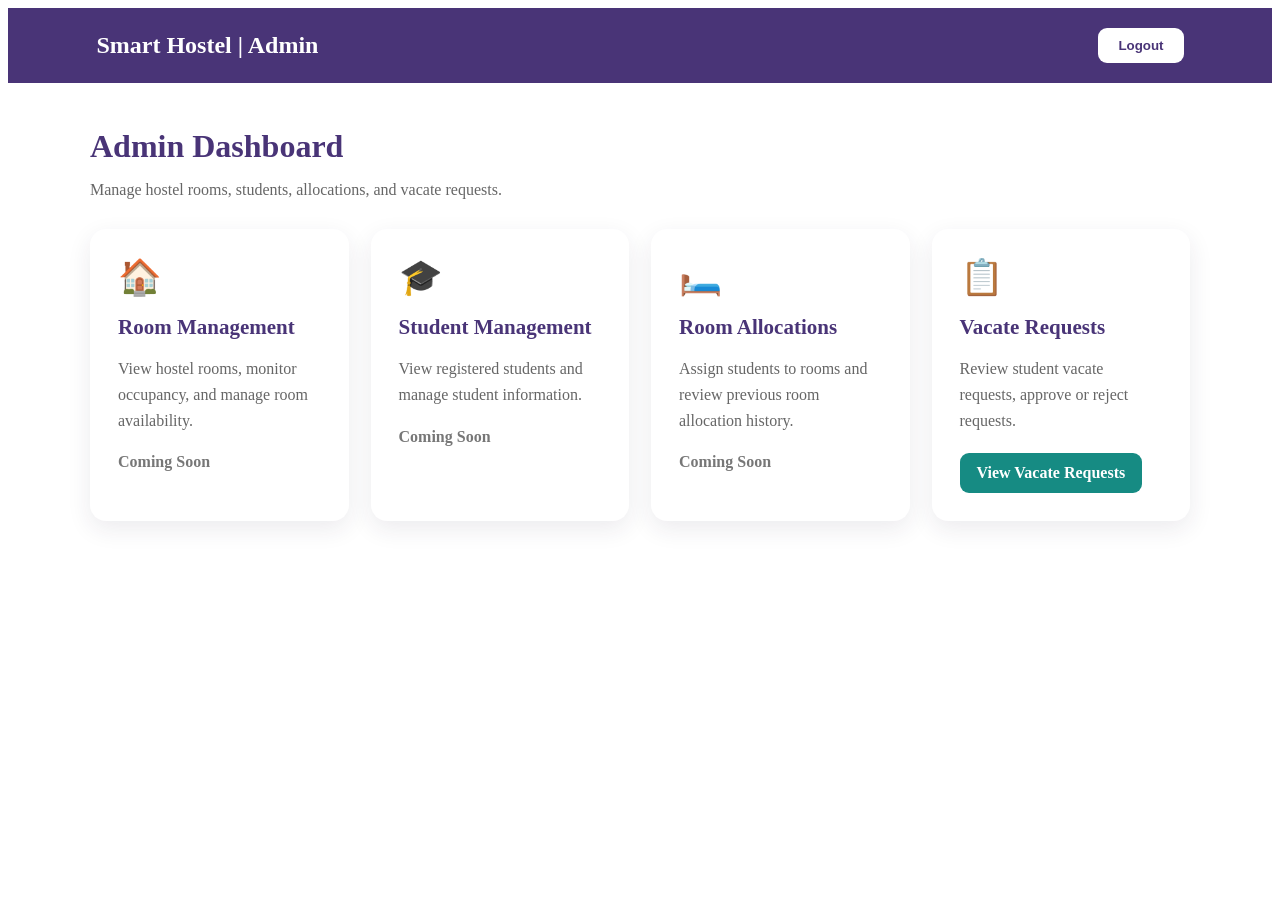
==== src/main/resources/templates/admin-dashboard.html @ 650d7268 "Add admin authentication and vacate request management" ====
<!DOCTYPE html>
<html lang="en">
<head>
    <meta charset="UTF-8">
    <meta name="viewport" content="width=device-width, initial-scale=1.0">
    <title>Admin Dashboard | Smart Hostel</title>
    <link rel="stylesheet" href="/css/style.css">

    <style>
        .admin-nav {
            background: #493477;
            padding: 20px 7%;
            display: flex;
            justify-content: space-between;
            align-items: center;
            gap: 20px;
            flex-wrap: wrap;
        }

        .admin-nav h2 {
            color: white;
            margin: 0;
        }

        .admin-logout {
            background: #ffffff;
            color: #493477;
            border: none;
            padding: 10px 20px;
            border-radius: 9px;
            font-weight: 600;
            cursor: pointer;
        }

        .admin-container {
            max-width: 1100px;
            margin: 45px auto;
            padding: 0 20px;
        }

        .admin-heading {
            margin-bottom: 30px;
        }

        .admin-heading h1 {
            color: #493477;
            margin-bottom: 10px;
        }

        .admin-heading p {
            color: #666;
        }

        .admin-grid {
            display: grid;
            grid-template-columns: repeat(
                auto-fit,
                minmax(240px, 1fr)
            );
            gap: 22px;
        }

        .admin-card {
            background: white;
            border-radius: 16px;
            padding: 28px;
            box-shadow: 0 8px 25px rgba(40, 30, 70, 0.09);
        }

        .admin-card-icon {
            font-size: 35px;
            margin-bottom: 15px;
        }

        .admin-card h2 {
            color: #493477;
            font-size: 21px;
            margin-bottom: 12px;
        }

        .admin-card p {
            color: #666;
            line-height: 1.6;
            margin-bottom: 20px;
        }

        .admin-card-link {
            display: inline-block;
            padding: 11px 17px;
            background: #168b83;
            color: white;
            text-decoration: none;
            border-radius: 9px;
            font-weight: 600;
        }

        .admin-coming-soon {
            color: #777;
            font-weight: 600;
        }
    </style>
</head>

<body>

<nav class="admin-nav">
    <h2>Smart Hostel | Admin</h2>

    <button class="admin-logout" id="adminLogoutButton">
        Logout
    </button>
</nav>

<main class="admin-container">

    <div class="admin-heading">
        <h1>Admin Dashboard</h1>
        <p>
            Manage hostel rooms, students, allocations,
            and vacate requests.
        </p>
    </div>

    <div class="admin-grid">

        <article class="admin-card">
            <div class="admin-card-icon">🏠</div>
            <h2>Room Management</h2>
            <p>
                View hostel rooms, monitor occupancy,
                and manage room availability.
            </p>
            <span class="admin-coming-soon">
                Coming Soon
            </span>
        </article>

        <article class="admin-card">
            <div class="admin-card-icon">🎓</div>
            <h2>Student Management</h2>
            <p>
                View registered students and manage
                student information.
            </p>
            <span class="admin-coming-soon">
                Coming Soon
            </span>
        </article>

        <article class="admin-card">
            <div class="admin-card-icon">🛏️</div>
            <h2>Room Allocations</h2>
            <p>
                Assign students to rooms and review
                previous room allocation history.
            </p>
            <span class="admin-coming-soon">
                Coming Soon
            </span>
        </article>

        <article class="admin-card">
            <div class="admin-card-icon">📋</div>
            <h2>Vacate Requests</h2>
            <p>
                Review student vacate requests,
                approve or reject requests.
            </p>

            <a href="/admin/vacate-requests" class="admin-card-link">
                View Vacate Requests
            </a>

        </article>

    </div>

</main>

<script>
    const logoutButton = document.getElementById(
        "adminLogoutButton"
    );

    logoutButton.addEventListener("click", async function () {
        logoutButton.disabled = true;

        try {
            const response = await fetch("/api/admin-auth/logout", {
                method: "POST"
            });

            if (!response.ok) {
                throw new Error("Logout failed.");
            }

            window.location.href = "/admin/login";

        } catch (error) {
            alert("Unable to log out. Please try again.");
            logoutButton.disabled = false;
        }
    });
</script>

</body>
</html>
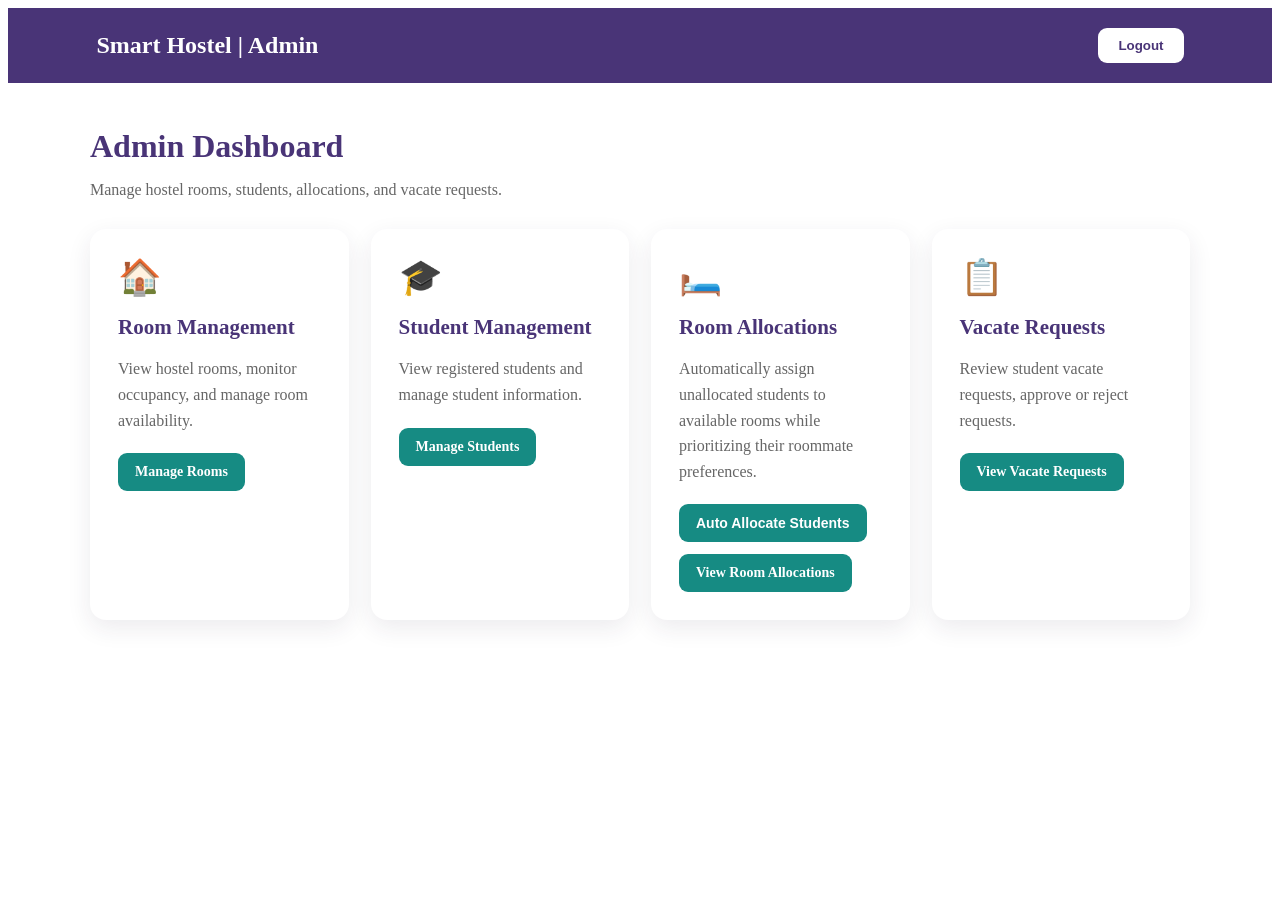
==== commit be538ae1: "Add automatic room allocation, room management, student management and allocation history" ====
--- a/src/main/resources/templates/admin-dashboard.html
+++ b/src/main/resources/templates/admin-dashboard.html
@@ -24,7 +24,7 @@
         }
 
         .admin-logout {
-            background: #ffffff;
+            background: white;
             color: #493477;
             border: none;
             padding: 10px 20px;
@@ -54,10 +54,7 @@
 
         .admin-grid {
             display: grid;
-            grid-template-columns: repeat(
-                auto-fit,
-                minmax(240px, 1fr)
-            );
+            grid-template-columns: repeat(auto-fit, minmax(240px, 1fr));
             gap: 22px;
         }
 
@@ -85,19 +82,52 @@
             margin-bottom: 20px;
         }
 
-        .admin-card-link {
+        .admin-card-link,
+        .admin-action-button {
             display: inline-block;
             padding: 11px 17px;
             background: #168b83;
             color: white;
             text-decoration: none;
+            border: none;
             border-radius: 9px;
             font-weight: 600;
+            cursor: pointer;
+            font-size: 14px;
+        }
+
+        .admin-action-button:hover,
+        .admin-card-link:hover {
+            background: #116e68;
+        }
+
+        .admin-action-button:disabled {
+            opacity: 0.6;
+            cursor: not-allowed;
         }
 
         .admin-coming-soon {
             color: #777;
             font-weight: 600;
+        }
+
+        .allocation-message {
+            display: none;
+            margin-top: 15px;
+            padding: 12px;
+            border-radius: 9px;
+            line-height: 1.5;
+            font-weight: 500;
+        }
+
+        .allocation-success {
+            background: #e4f7ef;
+            color: #176d4c;
+        }
+
+        .allocation-error {
+            background: #fde9e9;
+            color: #a12626;
         }
     </style>
 </head>
@@ -131,9 +161,12 @@
                 View hostel rooms, monitor occupancy,
                 and manage room availability.
             </p>
-            <span class="admin-coming-soon">
-                Coming Soon
-            </span>
+
+            <a href="/admin/rooms"
+               class="admin-card-link">
+                Manage Rooms
+            </a>
+
         </article>
 
         <article class="admin-card">
@@ -143,21 +176,42 @@
                 View registered students and manage
                 student information.
             </p>
-            <span class="admin-coming-soon">
-                Coming Soon
-            </span>
+
+            <a href="/admin/students"
+               class="admin-card-link">
+                Manage Students
+            </a>
+
         </article>
 
         <article class="admin-card">
             <div class="admin-card-icon">🛏️</div>
             <h2>Room Allocations</h2>
             <p>
-                Assign students to rooms and review
-                previous room allocation history.
+                Automatically assign unallocated students
+                to available rooms while prioritizing
+                their roommate preferences.
             </p>
-            <span class="admin-coming-soon">
-                Coming Soon
-            </span>
+
+            <button
+                    class="admin-action-button"
+                    id="autoAllocateButton"
+                    type="button">
+                Auto Allocate Students
+            </button>
+
+            <a href="/admin/allocations"
+               class="admin-card-link"
+               style="margin-top: 12px;">
+                View Room Allocations
+            </a>
+
+            <div
+                    id="allocationMessage"
+                    class="allocation-message"
+                    role="status"
+                    aria-live="polite">
+            </div>
         </article>
 
         <article class="admin-card">
@@ -168,10 +222,11 @@
                 approve or reject requests.
             </p>
 
-            <a href="/admin/vacate-requests" class="admin-card-link">
+            <a
+                    href="/admin/vacate-requests"
+                    class="admin-card-link">
                 View Vacate Requests
             </a>
-
         </article>
 
     </div>
@@ -183,13 +238,103 @@
         "adminLogoutButton"
     );
 
+    const autoAllocateButton = document.getElementById(
+        "autoAllocateButton"
+    );
+
+    const allocationMessage = document.getElementById(
+        "allocationMessage"
+    );
+
+    // Show allocation feedback to the administrator
+    function showAllocationMessage(message, isSuccess) {
+        allocationMessage.textContent = message;
+        allocationMessage.className = isSuccess
+            ? "allocation-message allocation-success"
+            : "allocation-message allocation-error";
+
+        allocationMessage.style.display = "block";
+    }
+
+    // Start allocation only after admin confirmation
+    autoAllocateButton.addEventListener("click", async function () {
+
+        const confirmed = confirm(
+            "Allocate all currently unallocated students " +
+            "to available hostel rooms?\n\n" +
+            "Existing active allocations will remain unchanged."
+        );
+
+        if (!confirmed) {
+            return;
+        }
+
+        autoAllocateButton.disabled = true;
+        autoAllocateButton.textContent = "Allocating...";
+        allocationMessage.style.display = "none";
+
+        try {
+            const response = await fetch(
+                "/api/allocations/admin/auto-allocate",
+                {
+                    method: "POST",
+                    credentials: "same-origin"
+                }
+            );
+
+            const result = await response.json();
+
+            if (response.status === 401) {
+                showAllocationMessage(
+                    "Admin session expired. Please log in again.",
+                    false
+                );
+                return;
+            }
+
+            if (!response.ok) {
+                throw new Error(
+                    result.message || "Automatic allocation failed."
+                );
+            }
+
+            if (result.allocatedCount === 0) {
+                showAllocationMessage(
+                    "No students were allocated. All rooms may be full " +
+                    "or all students may already have rooms.",
+                    true
+                );
+            } else {
+                showAllocationMessage(
+                    "Automatic allocation completed successfully! " +
+                    result.allocatedCount +
+                    " student(s) allocated.",
+                    true
+                );
+            }
+
+        } catch (error) {
+            showAllocationMessage(error.message, false);
+
+        } finally {
+            autoAllocateButton.disabled = false;
+            autoAllocateButton.textContent = "Auto Allocate Students";
+        }
+    });
+
+    // Admin logout
     logoutButton.addEventListener("click", async function () {
+
         logoutButton.disabled = true;
 
         try {
-            const response = await fetch("/api/admin-auth/logout", {
-                method: "POST"
-            });
+            const response = await fetch(
+                "/api/admin-auth/logout",
+                {
+                    method: "POST",
+                    credentials: "same-origin"
+                }
+            );
 
             if (!response.ok) {
                 throw new Error("Logout failed.");
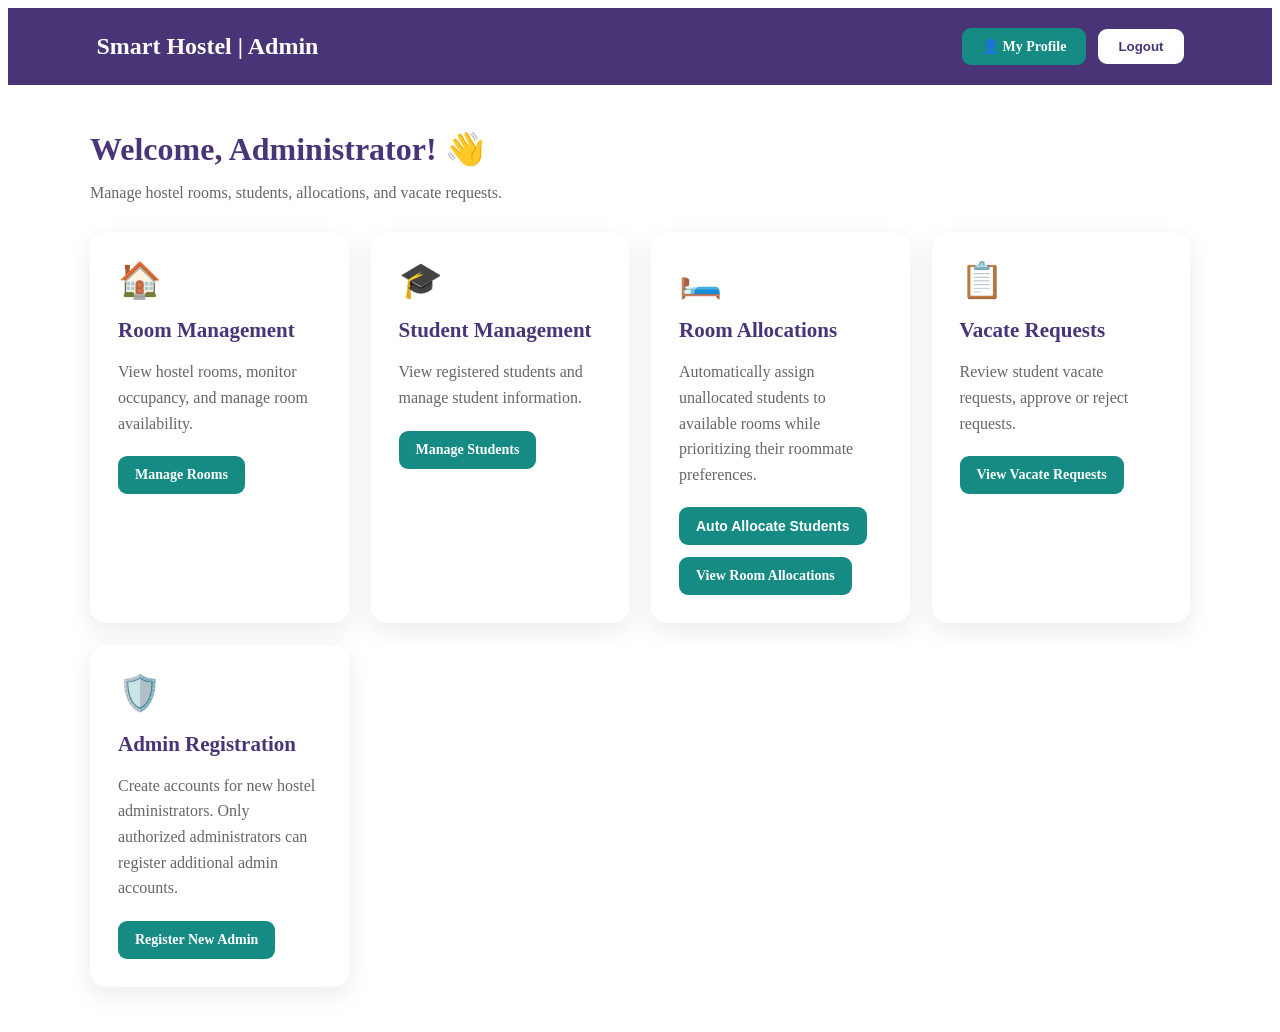
==== commit f405c48a: "Complete Smart Hostel Management System" ====
--- a/src/main/resources/templates/admin-dashboard.html
+++ b/src/main/resources/templates/admin-dashboard.html
@@ -1,6 +1,6 @@
 
 <!DOCTYPE html>
-<html lang="en">
+<html lang="en" xmlns:th="http://www.thymeleaf.org">
 <head>
     <meta charset="UTF-8">
     <meta name="viewport" content="width=device-width, initial-scale=1.0">
@@ -129,28 +129,64 @@
             background: #fde9e9;
             color: #a12626;
         }
+
+        .admin-nav-actions {
+            display: flex;
+            align-items: center;
+            gap: 12px;
+            flex-wrap: wrap;
+        }
+
+        .admin-profile-button {
+            display: inline-block;
+            padding: 10px 20px;
+            background: #168b83;
+            color: white;
+            text-decoration: none;
+            border-radius: 9px;
+            font-weight: 600;
+            font-size: 14px;
+        }
+
+        .admin-profile-button:hover {
+            background: #116e68;
+        }
+
     </style>
 </head>
 
 <body>
 
+
 <nav class="admin-nav">
     <h2>Smart Hostel | Admin</h2>
 
-    <button class="admin-logout" id="adminLogoutButton">
-        Logout
-    </button>
+    <div class="admin-nav-actions">
+        <a href="/admin/profile" class="admin-profile-button">
+            👤 My Profile
+        </a>
+
+        <button class="admin-logout" id="adminLogoutButton">
+            Logout
+        </button>
+    </div>
 </nav>
 
+
 <main class="admin-container">
 
+
     <div class="admin-heading">
-        <h1>Admin Dashboard</h1>
+        <h1>
+            Welcome, <span th:text="${adminName}">Administrator</span>! 👋
+        </h1>
+
         <p>
             Manage hostel rooms, students, allocations,
             and vacate requests.
         </p>
     </div>
+
 
     <div class="admin-grid">
 
@@ -229,6 +265,24 @@
             </a>
         </article>
 
+        <article class="admin-card">
+            <div class="admin-card-icon">🛡️</div>
+
+            <h2>Admin Registration</h2>
+
+            <p>
+                Create accounts for new hostel administrators.
+                Only authorized administrators can register
+                additional admin accounts.
+            </p>
+
+            <a href="/admin/register"
+               class="admin-card-link">
+                Register New Admin
+            </a>
+        </article>
+
+
     </div>
 
 </main>
@@ -246,7 +300,6 @@
         "allocationMessage"
     );
 
-    // Show allocation feedback to the administrator
     function showAllocationMessage(message, isSuccess) {
         allocationMessage.textContent = message;
         allocationMessage.className = isSuccess
@@ -256,7 +309,6 @@
         allocationMessage.style.display = "block";
     }
 
-    // Start allocation only after admin confirmation
     autoAllocateButton.addEventListener("click", async function () {
 
         const confirmed = confirm(
@@ -322,7 +374,6 @@
         }
     });
 
-    // Admin logout
     logoutButton.addEventListener("click", async function () {
 
         logoutButton.disabled = true;
